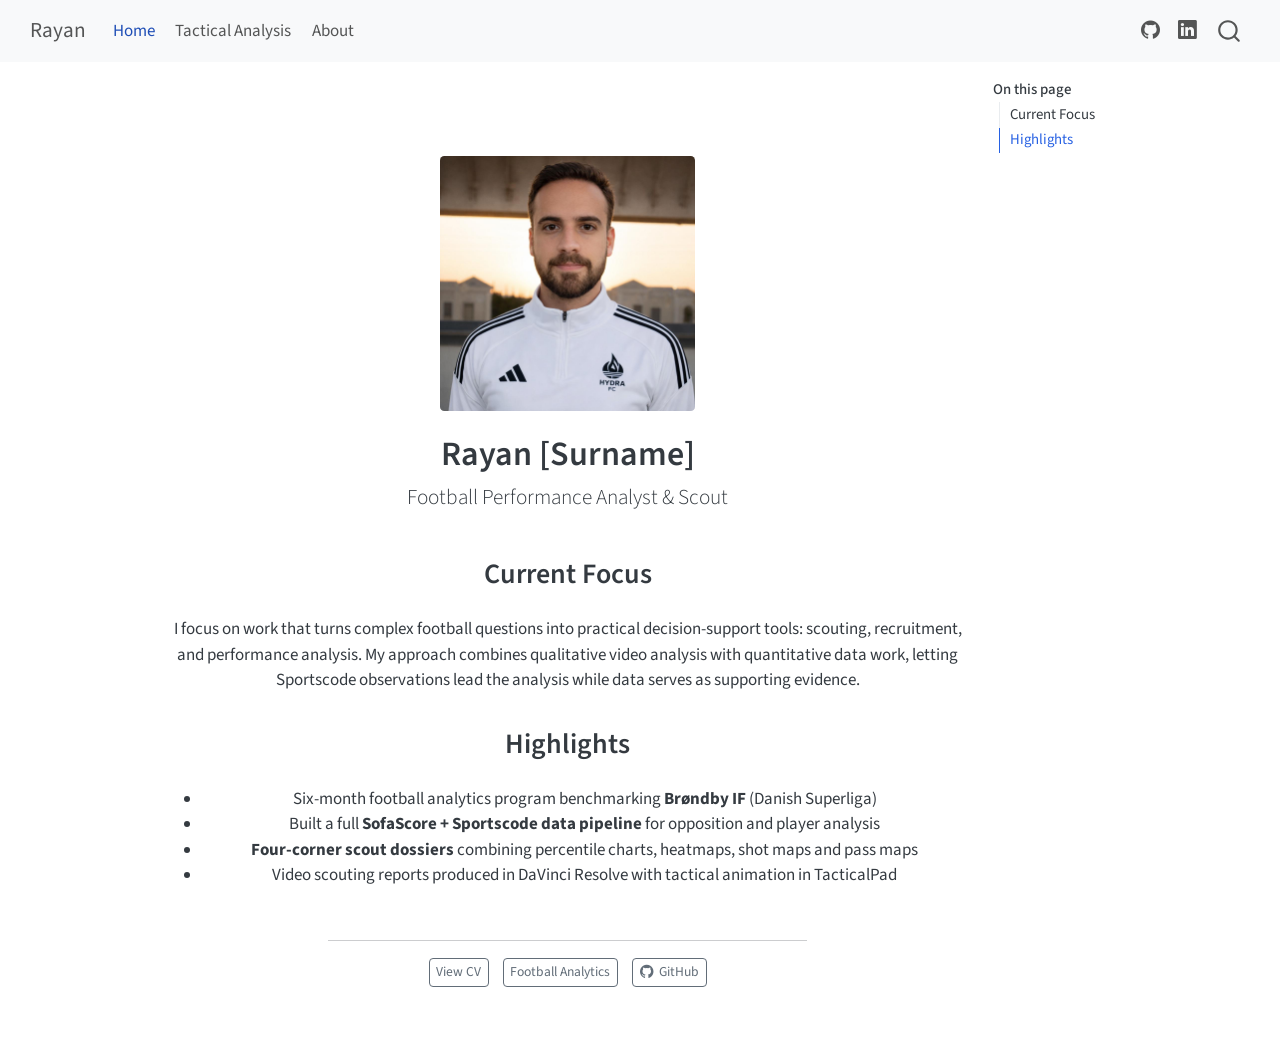
==== docs/index.html @ c1132881 "Initial commit: Quarto portfolio site with Barnsley opposition analysis Co-Authored-By: Claude Opus " ====
<!DOCTYPE html>
<html xmlns="http://www.w3.org/1999/xhtml" lang="en" xml:lang="en"><head>

<meta charset="utf-8">
<meta name="generator" content="quarto-1.9.38">

<meta name="viewport" content="width=device-width, initial-scale=1.0, user-scalable=yes">


<title>Rayan [Surname] – Rayan</title>
<style>
/* Default styles provided by pandoc.
** See https://pandoc.org/MANUAL.html#variables-for-html for config info.
*/
code{white-space: pre-wrap;}
span.smallcaps{font-variant: small-caps;}
div.columns{display: flex; gap: min(4vw, 1.5em);}
div.column{flex: auto; overflow-x: auto;}
div.hanging-indent{margin-left: 1.5em; text-indent: -1.5em;}
ul.task-list{list-style: none;}
ul.task-list li input[type="checkbox"] {
  width: 0.8em;
  margin: 0 0.8em 0.2em -1em; /* quarto-specific, see https://github.com/quarto-dev/quarto-cli/issues/4556 */ 
  vertical-align: middle;
}
</style>


<script src="site_libs/quarto-nav/quarto-nav.js"></script>
<script src="site_libs/quarto-nav/headroom.min.js"></script>
<script src="site_libs/clipboard/clipboard.min.js"></script>
<script src="site_libs/quarto-search/autocomplete.umd.js"></script>
<script src="site_libs/quarto-search/fuse.min.js"></script>
<script src="site_libs/quarto-search/quarto-search.js"></script>
<meta name="quarto:offset" content="./">
<script src="site_libs/quarto-html/quarto.js" type="module"></script>
<script src="site_libs/quarto-html/tabsets/tabsets.js" type="module"></script>
<script src="site_libs/quarto-html/popper.min.js"></script>
<script src="site_libs/quarto-html/tippy.umd.min.js"></script>
<link href="site_libs/quarto-html/tippy.css" rel="stylesheet">
<link href="site_libs/quarto-html/quarto-syntax-highlighting-15634bcf2e68342d4ad2dfa704d543f6.css" rel="stylesheet" id="quarto-text-highlighting-styles">
<script src="site_libs/bootstrap/bootstrap.min.js"></script>
<link href="site_libs/bootstrap/bootstrap-icons.css" rel="stylesheet">
<link href="site_libs/bootstrap/bootstrap-158031087360bce0ff56dc785ce39e06.min.css" rel="stylesheet" append-hash="true" id="quarto-bootstrap" data-mode="light">
<script id="quarto-search-options" type="application/json">{
  "location": "navbar",
  "copy-button": false,
  "collapse-after": 3,
  "panel-placement": "end",
  "type": "overlay",
  "limit": 50,
  "keyboard-shortcut": [
    "f",
    "/",
    "s"
  ],
  "show-item-context": false,
  "language": {
    "search-no-results-text": "No results",
    "search-matching-documents-text": "matching documents",
    "search-copy-link-title": "Copy link to search",
    "search-hide-matches-text": "Hide additional matches",
    "search-more-match-text": "more match in this document",
    "search-more-matches-text": "more matches in this document",
    "search-clear-button-title": "Clear",
    "search-text-placeholder": "",
    "search-detached-cancel-button-title": "Cancel",
    "search-submit-button-title": "Submit",
    "search-label": "Search"
  }
}</script>


<link rel="stylesheet" href="styles.css">
</head>

<body class="nav-fixed quarto-light">

<div id="quarto-search-results"></div>
  <header id="quarto-header" class="headroom fixed-top">
    <nav class="navbar navbar-expand-lg " data-bs-theme="dark">
      <div class="navbar-container container-fluid">
      <div class="navbar-brand-container mx-auto">
    <a class="navbar-brand" href="./index.html">
    <span class="navbar-title">Rayan</span>
    </a>
  </div>
            <div id="quarto-search" class="" title="Search"></div>
          <button class="navbar-toggler" type="button" data-bs-toggle="collapse" data-bs-target="#navbarCollapse" aria-controls="navbarCollapse" role="menu" aria-expanded="false" aria-label="Toggle navigation" onclick="if (window.quartoToggleHeadroom) { window.quartoToggleHeadroom(); }">
  <span class="navbar-toggler-icon"></span>
</button>
          <div class="collapse navbar-collapse" id="navbarCollapse">
            <ul class="navbar-nav navbar-nav-scroll me-auto">
  <li class="nav-item">
    <a class="nav-link active" href="./index.html" aria-current="page"> 
<span class="menu-text">Home</span></a>
  </li>  
  <li class="nav-item">
    <a class="nav-link" href="./tactical-analysis/index.html"> 
<span class="menu-text">Tactical Analysis</span></a>
  </li>  
  <li class="nav-item">
    <a class="nav-link" href="./about.html"> 
<span class="menu-text">About</span></a>
  </li>  
</ul>
            <ul class="navbar-nav navbar-nav-scroll ms-auto">
  <li class="nav-item compact">
    <a class="nav-link" href="https://github.com/HalfSpacePrince"> <i class="bi bi-github" role="img" aria-label="GitHub">
</i> 
<span class="menu-text"></span></a>
  </li>  
  <li class="nav-item compact">
    <a class="nav-link" href="https://www.linkedin.com/in/your-linkedin-handle"> <i class="bi bi-linkedin" role="img" aria-label="LinkedIn">
</i> 
<span class="menu-text"></span></a>
  </li>  
</ul>
          </div> <!-- /navcollapse -->
            <div class="quarto-navbar-tools">
</div>
      </div> <!-- /container-fluid -->
    </nav>
</header>
<!-- content -->
<div id="quarto-content" class="quarto-container page-columns page-rows-contents page-layout-article page-navbar">
<!-- sidebar -->
<!-- margin-sidebar -->
    <div id="quarto-margin-sidebar" class="sidebar margin-sidebar">
        <nav id="TOC" role="doc-toc" class="toc-active">
    <h2 id="toc-title">On this page</h2>
  <ul>
  <li><a href="#current-focus" id="toc-current-focus" class="nav-link active" data-scroll-target="#current-focus">Current Focus</a></li>
  <li><a href="#highlights" id="toc-highlights" class="nav-link" data-scroll-target="#highlights">Highlights</a></li>
  </ul>
</nav>
    </div>
<!-- main -->
<div class="quarto-about-jolla">
  <img src="profile.jpg" class="about-image
  rounded " style="width: 15em;">
 <header id="title-block-header" class="quarto-title-block default">
<div class="quarto-title">
<h1 class="title">Rayan [Surname]</h1>
<p class="subtitle lead">Football Performance Analyst &amp; Scout</p>
</div>
<div class="quarto-title-meta">
  </div>
</header><main class="content" id="quarto-document-content">

<section id="current-focus" class="level2">
<h2 data-anchor-id="current-focus">Current Focus</h2>
<p>I focus on work that turns complex football questions into practical decision-support tools: scouting, recruitment, and performance analysis. My approach combines qualitative video analysis with quantitative data work, letting Sportscode observations lead the analysis while data serves as supporting evidence.</p>
</section>
<section id="highlights" class="level2">
<h2 data-anchor-id="highlights">Highlights</h2>
<ul>
<li>Six-month football analytics program benchmarking <strong>Brøndby IF</strong> (Danish Superliga)</li>
<li>Built a full <strong>SofaScore + Sportscode data pipeline</strong> for opposition and player analysis</li>
<li><strong>Four-corner scout dossiers</strong> combining percentile charts, heatmaps, shot maps and pass maps</li>
<li>Video scouting reports produced in DaVinci Resolve with tactical animation in TacticalPad</li>
</ul>


</section>
</main> 
  <hr class="about-sep">
   <div class="about-links">
  <a href="/cv.pdf" class="about-link" rel="" target="">
     <span class="about-link-text">View CV</span>
  </a>
  <a href="/football-analytics.qmd" class="about-link" rel="" target="">
     <span class="about-link-text">Football Analytics</span>
  </a>
  <a href="https://github.com/HalfSpacePrince" class="about-link" rel="" target="">
    <i class="bi bi-github"></i>
     <span class="about-link-text">GitHub</span>
  </a>
</div>
</div>
 <!-- /main -->
<script id="quarto-html-after-body" type="application/javascript">
  window.document.addEventListener("DOMContentLoaded", function (event) {
    const isCodeAnnotation = (el) => {
      for (const clz of el.classList) {
        if (clz.startsWith('code-annotation-')) {                     
          return true;
        }
      }
      return false;
    }
    const onCopySuccess = function(e) {
      // button target
      const button = e.trigger;
      // don't keep focus
      button.blur();
      // flash "checked"
      button.classList.add('code-copy-button-checked');
      var currentTitle = button.getAttribute("title");
      button.setAttribute("title", "Copied!");
      let tooltip;
      if (window.bootstrap) {
        button.setAttribute("data-bs-toggle", "tooltip");
        button.setAttribute("data-bs-placement", "left");
        button.setAttribute("data-bs-title", "Copied!");
        tooltip = new bootstrap.Tooltip(button, 
          { trigger: "manual", 
            customClass: "code-copy-button-tooltip",
            offset: [0, -8]});
        tooltip.show();    
      }
      setTimeout(function() {
        if (tooltip) {
          tooltip.hide();
          button.removeAttribute("data-bs-title");
          button.removeAttribute("data-bs-toggle");
          button.removeAttribute("data-bs-placement");
        }
        button.setAttribute("title", currentTitle);
        button.classList.remove('code-copy-button-checked');
      }, 1000);
      // clear code selection
      e.clearSelection();
    }
    const getTextToCopy = function(trigger) {
      const outerScaffold = trigger.parentElement.cloneNode(true);
      const codeEl = outerScaffold.querySelector('code');
      for (const childEl of codeEl.children) {
        if (isCodeAnnotation(childEl)) {
          childEl.remove();
        }
      }
      return codeEl.innerText;
    }
    const clipboard = new window.ClipboardJS('.code-copy-button:not([data-in-quarto-modal])', {
      text: getTextToCopy
    });
    clipboard.on('success', onCopySuccess);
    if (window.document.getElementById('quarto-embedded-source-code-modal')) {
      const clipboardModal = new window.ClipboardJS('.code-copy-button[data-in-quarto-modal]', {
        text: getTextToCopy,
        container: window.document.getElementById('quarto-embedded-source-code-modal')
      });
      clipboardModal.on('success', onCopySuccess);
    }
      var localhostRegex = new RegExp(/^(?:http|https):\/\/localhost\:?[0-9]*\//);
      var mailtoRegex = new RegExp(/^mailto:/);
        var filterRegex = new RegExp('/' + window.location.host + '/');
      var isInternal = (href) => {
          return filterRegex.test(href) || localhostRegex.test(href) || mailtoRegex.test(href);
      }
      // Inspect non-navigation links and adorn them if external
     var links = window.document.querySelectorAll('a[href]:not(.nav-link):not(.navbar-brand):not(.toc-action):not(.sidebar-link):not(.sidebar-item-toggle):not(.pagination-link):not(.no-external):not([aria-hidden]):not(.dropdown-item):not(.quarto-navigation-tool):not(.about-link)');
      for (var i=0; i<links.length; i++) {
        const link = links[i];
        if (!isInternal(link.href)) {
          // undo the damage that might have been done by quarto-nav.js in the case of
          // links that we want to consider external
          if (link.dataset.originalHref !== undefined) {
            link.href = link.dataset.originalHref;
          }
        }
      }
    function tippyHover(el, contentFn, onTriggerFn, onUntriggerFn) {
      const config = {
        allowHTML: true,
        maxWidth: 500,
        delay: 100,
        arrow: false,
        appendTo: function(el) {
            return el.parentElement;
        },
        interactive: true,
        interactiveBorder: 10,
        theme: 'quarto',
        placement: 'bottom-start',
      };
      if (contentFn) {
        config.content = contentFn;
      }
      if (onTriggerFn) {
        config.onTrigger = onTriggerFn;
      }
      if (onUntriggerFn) {
        config.onUntrigger = onUntriggerFn;
      }
      window.tippy(el, config); 
    }
    const noterefs = window.document.querySelectorAll('a[role="doc-noteref"]');
    for (var i=0; i<noterefs.length; i++) {
      const ref = noterefs[i];
      tippyHover(ref, function() {
        // use id or data attribute instead here
        let href = ref.getAttribute('data-footnote-href') || ref.getAttribute('href');
        try { href = new URL(href).hash; } catch {}
        const id = href.replace(/^#\/?/, "");
        const note = window.document.getElementById(id);
        if (note) {
          return note.innerHTML;
        } else {
          return "";
        }
      });
    }
    const xrefs = window.document.querySelectorAll('a.quarto-xref');
    const processXRef = (id, note) => {
      // Strip column container classes
      const stripColumnClz = (el) => {
        el.classList.remove("page-full", "page-columns");
        if (el.children) {
          for (const child of el.children) {
            stripColumnClz(child);
          }
        }
      }
      stripColumnClz(note)
      if (id === null || id.startsWith('sec-')) {
        // Special case sections, only their first couple elements
        const container = document.createElement("div");
        if (note.children && note.children.length > 2) {
          container.appendChild(note.children[0].cloneNode(true));
          for (let i = 1; i < note.children.length; i++) {
            const child = note.children[i];
            if (child.tagName === "P" && child.innerText === "") {
              continue;
            } else {
              container.appendChild(child.cloneNode(true));
              break;
            }
          }
          if (window.Quarto?.typesetMath) {
            window.Quarto.typesetMath(container);
          }
          return container.innerHTML
        } else {
          if (window.Quarto?.typesetMath) {
            window.Quarto.typesetMath(note);
          }
          return note.innerHTML;
        }
      } else {
        // Remove any anchor links if they are present
        const anchorLink = note.querySelector('a.anchorjs-link');
        if (anchorLink) {
          anchorLink.remove();
        }
        if (window.Quarto?.typesetMath) {
          window.Quarto.typesetMath(note);
        }
        if (note.classList.contains("callout")) {
          return note.outerHTML;
        } else {
          return note.innerHTML;
        }
      }
    }
    for (var i=0; i<xrefs.length; i++) {
      const xref = xrefs[i];
      tippyHover(xref, undefined, function(instance) {
        instance.disable();
        let url = xref.getAttribute('href');
        let hash = undefined; 
        if (url.startsWith('#')) {
          hash = url;
        } else {
          try { hash = new URL(url).hash; } catch {}
        }
        if (hash) {
          const id = hash.replace(/^#\/?/, "");
          const note = window.document.getElementById(id);
          if (note !== null) {
            try {
              const html = processXRef(id, note.cloneNode(true));
              instance.setContent(html);
            } finally {
              instance.enable();
              instance.show();
            }
          } else {
            // See if we can fetch this
            fetch(url.split('#')[0])
            .then(res => res.text())
            .then(html => {
              const parser = new DOMParser();
              const htmlDoc = parser.parseFromString(html, "text/html");
              const note = htmlDoc.getElementById(id);
              if (note !== null) {
                const html = processXRef(id, note);
                instance.setContent(html);
              } 
            }).finally(() => {
              instance.enable();
              instance.show();
            });
          }
        } else {
          // See if we can fetch a full url (with no hash to target)
          // This is a special case and we should probably do some content thinning / targeting
          fetch(url)
          .then(res => res.text())
          .then(html => {
            const parser = new DOMParser();
            const htmlDoc = parser.parseFromString(html, "text/html");
            const note = htmlDoc.querySelector('main.content');
            if (note !== null) {
              // This should only happen for chapter cross references
              // (since there is no id in the URL)
              // remove the first header
              if (note.children.length > 0 && note.children[0].tagName === "HEADER") {
                note.children[0].remove();
              }
              const html = processXRef(null, note);
              instance.setContent(html);
            } 
          }).finally(() => {
            instance.enable();
            instance.show();
          });
        }
      }, function(instance) {
      });
    }
        let selectedAnnoteEl;
        const selectorForAnnotation = ( cell, annotation) => {
          let cellAttr = 'data-code-cell="' + cell + '"';
          let lineAttr = 'data-code-annotation="' +  annotation + '"';
          const selector = 'span[' + cellAttr + '][' + lineAttr + ']';
          return selector;
        }
        const selectCodeLines = (annoteEl) => {
          const doc = window.document;
          const targetCell = annoteEl.getAttribute("data-target-cell");
          const targetAnnotation = annoteEl.getAttribute("data-target-annotation");
          const annoteSpan = window.document.querySelector(selectorForAnnotation(targetCell, targetAnnotation));
          const lines = annoteSpan.getAttribute("data-code-lines").split(",");
          const lineIds = lines.map((line) => {
            return targetCell + "-" + line;
          })
          let top = null;
          let height = null;
          let parent = null;
          if (lineIds.length > 0) {
              //compute the position of the single el (top and bottom and make a div)
              const el = window.document.getElementById(lineIds[0]);
              top = el.offsetTop;
              height = el.offsetHeight;
              parent = el.parentElement.parentElement;
            if (lineIds.length > 1) {
              const lastEl = window.document.getElementById(lineIds[lineIds.length - 1]);
              const bottom = lastEl.offsetTop + lastEl.offsetHeight;
              height = bottom - top;
            }
            if (top !== null && height !== null && parent !== null) {
              // cook up a div (if necessary) and position it 
              let div = window.document.getElementById("code-annotation-line-highlight");
              if (div === null) {
                div = window.document.createElement("div");
                div.setAttribute("id", "code-annotation-line-highlight");
                div.style.position = 'absolute';
                parent.appendChild(div);
              }
              div.style.top = top - 2 + "px";
              div.style.height = height + 4 + "px";
              div.style.left = 0;
              let gutterDiv = window.document.getElementById("code-annotation-line-highlight-gutter");
              if (gutterDiv === null) {
                gutterDiv = window.document.createElement("div");
                gutterDiv.setAttribute("id", "code-annotation-line-highlight-gutter");
                gutterDiv.style.position = 'absolute';
                const codeCell = window.document.getElementById(targetCell);
                const gutter = codeCell.querySelector('.code-annotation-gutter');
                gutter.appendChild(gutterDiv);
              }
              gutterDiv.style.top = top - 2 + "px";
              gutterDiv.style.height = height + 4 + "px";
            }
            selectedAnnoteEl = annoteEl;
          }
        };
        const unselectCodeLines = () => {
          const elementsIds = ["code-annotation-line-highlight", "code-annotation-line-highlight-gutter"];
          elementsIds.forEach((elId) => {
            const div = window.document.getElementById(elId);
            if (div) {
              div.remove();
            }
          });
          selectedAnnoteEl = undefined;
        };
          // Handle positioning of the toggle
      window.addEventListener(
        "resize",
        throttle(() => {
          elRect = undefined;
          if (selectedAnnoteEl) {
            selectCodeLines(selectedAnnoteEl);
          }
        }, 10)
      );
      function throttle(fn, ms) {
      let throttle = false;
      let timer;
        return (...args) => {
          if(!throttle) { // first call gets through
              fn.apply(this, args);
              throttle = true;
          } else { // all the others get throttled
              if(timer) clearTimeout(timer); // cancel #2
              timer = setTimeout(() => {
                fn.apply(this, args);
                timer = throttle = false;
              }, ms);
          }
        };
      }
        // Attach click handler to the DT
        const annoteDls = window.document.querySelectorAll('dt[data-target-cell]');
        for (const annoteDlNode of annoteDls) {
          annoteDlNode.addEventListener('click', (event) => {
            const clickedEl = event.target;
            if (clickedEl !== selectedAnnoteEl) {
              unselectCodeLines();
              const activeEl = window.document.querySelector('dt[data-target-cell].code-annotation-active');
              if (activeEl) {
                activeEl.classList.remove('code-annotation-active');
              }
              selectCodeLines(clickedEl);
              clickedEl.classList.add('code-annotation-active');
            } else {
              // Unselect the line
              unselectCodeLines();
              clickedEl.classList.remove('code-annotation-active');
            }
          });
        }
    const findCites = (el) => {
      const parentEl = el.parentElement;
      if (parentEl) {
        const cites = parentEl.dataset.cites;
        if (cites) {
          return {
            el,
            cites: cites.split(' ')
          };
        } else {
          return findCites(el.parentElement)
        }
      } else {
        return undefined;
      }
    };
    var bibliorefs = window.document.querySelectorAll('a[role="doc-biblioref"]');
    for (var i=0; i<bibliorefs.length; i++) {
      const ref = bibliorefs[i];
      const citeInfo = findCites(ref);
      if (citeInfo) {
        tippyHover(citeInfo.el, function() {
          var popup = window.document.createElement('div');
          citeInfo.cites.forEach(function(cite) {
            var citeDiv = window.document.createElement('div');
            citeDiv.classList.add('hanging-indent');
            citeDiv.classList.add('csl-entry');
            var biblioDiv = window.document.getElementById('ref-' + cite);
            if (biblioDiv) {
              citeDiv.innerHTML = biblioDiv.innerHTML;
            }
            popup.appendChild(citeDiv);
          });
          return popup.innerHTML;
        });
      }
    }
  });
  </script>
</div> <!-- /content -->




</body></html>
---- docs/site_libs/quarto-html/tippy.css ----
.tippy-box[data-animation=fade][data-state=hidden]{opacity:0}[data-tippy-root]{max-width:calc(100vw - 10px)}.tippy-box{position:relative;background-color:#333;color:#fff;border-radius:4px;font-size:14px;line-height:1.4;white-space:normal;outline:0;transition-property:transform,visibility,opacity}.tippy-box[data-placement^=top]>.tippy-arrow{bottom:0}.tippy-box[data-placement^=top]>.tippy-arrow:before{bottom:-7px;left:0;border-width:8px 8px 0;border-top-color:initial;transform-origin:center top}.tippy-box[data-placement^=bottom]>.tippy-arrow{top:0}.tippy-box[data-placement^=bottom]>.tippy-arrow:before{top:-7px;left:0;border-width:0 8px 8px;border-bottom-color:initial;transform-origin:center bottom}.tippy-box[data-placement^=left]>.tippy-arrow{right:0}.tippy-box[data-placement^=left]>.tippy-arrow:before{border-width:8px 0 8px 8px;border-left-color:initial;right:-7px;transform-origin:center left}.tippy-box[data-placement^=right]>.tippy-arrow{left:0}.tippy-box[data-placement^=right]>.tippy-arrow:before{left:-7px;border-width:8px 8px 8px 0;border-right-color:initial;transform-origin:center right}.tippy-box[data-inertia][data-state=visible]{transition-timing-function:cubic-bezier(.54,1.5,.38,1.11)}.tippy-arrow{width:16px;height:16px;color:#333}.tippy-arrow:before{content:"";position:absolute;border-color:transparent;border-style:solid}.tippy-content{position:relative;padding:5px 9px;z-index:1}
---- docs/site_libs/quarto-html/quarto-syntax-highlighting-15634bcf2e68342d4ad2dfa704d543f6.css ----
/* quarto syntax highlight colors */
:root {
  --quarto-hl-ot-color: #003B4F;
  --quarto-hl-at-color: #657422;
  --quarto-hl-ss-color: #20794D;
  --quarto-hl-an-color: #5E5E5E;
  --quarto-hl-fu-color: #4758AB;
  --quarto-hl-st-color: #20794D;
  --quarto-hl-cf-color: #003B4F;
  --quarto-hl-op-color: #5E5E5E;
  --quarto-hl-er-color: #AD0000;
  --quarto-hl-bn-color: #AD0000;
  --quarto-hl-al-color: #AD0000;
  --quarto-hl-va-color: #111111;
  --quarto-hl-bu-color: inherit;
  --quarto-hl-ex-color: inherit;
  --quarto-hl-pp-color: #AD0000;
  --quarto-hl-in-color: #5E5E5E;
  --quarto-hl-vs-color: #20794D;
  --quarto-hl-wa-color: #5E5E5E;
  --quarto-hl-do-color: #5E5E5E;
  --quarto-hl-im-color: #00769E;
  --quarto-hl-ch-color: #20794D;
  --quarto-hl-dt-color: #AD0000;
  --quarto-hl-fl-color: #AD0000;
  --quarto-hl-co-color: #5E5E5E;
  --quarto-hl-cv-color: #5E5E5E;
  --quarto-hl-cn-color: #8f5902;
  --quarto-hl-sc-color: #5E5E5E;
  --quarto-hl-dv-color: #AD0000;
  --quarto-hl-kw-color: #003B4F;
}

/* other quarto variables */
:root {
  --quarto-font-monospace: SFMono-Regular, Menlo, Monaco, Consolas, "Liberation Mono", "Courier New", monospace;
}

/* syntax highlight based on Pandoc's rules */
pre > code.sourceCode > span {
  color: #003B4F;
}

code.sourceCode > span {
  color: #003B4F;
}

div.sourceCode,
div.sourceCode pre.sourceCode {
  color: #003B4F;
}

/* Normal */
code span {
  color: #003B4F;
}

/* Alert */
code span.al {
  color: #AD0000;
  font-style: inherit;
}

/* Annotation */
code span.an {
  color: #5E5E5E;
  font-style: inherit;
}

/* Attribute */
code span.at {
  color: #657422;
  font-style: inherit;
}

/* BaseN */
code span.bn {
  color: #AD0000;
  font-style: inherit;
}

/* BuiltIn */
code span.bu {
  font-style: inherit;
}

/* ControlFlow */
code span.cf {
  color: #003B4F;
  font-weight: bold;
  font-style: inherit;
}

/* Char */
code span.ch {
  color: #20794D;
  font-style: inherit;
}

/* Constant */
code span.cn {
  color: #8f5902;
  font-style: inherit;
}

/* Comment */
code span.co {
  color: #5E5E5E;
  font-style: inherit;
}

/* CommentVar */
code span.cv {
  color: #5E5E5E;
  font-style: italic;
}

/* Documentation */
code span.do {
  color: #5E5E5E;
  font-style: italic;
}

/* DataType */
code span.dt {
  color: #AD0000;
  font-style: inherit;
}

/* DecVal */
code span.dv {
  color: #AD0000;
  font-style: inherit;
}

/* Error */
code span.er {
  color: #AD0000;
  font-style: inherit;
}

/* Extension */
code span.ex {
  font-style: inherit;
}

/* Float */
code span.fl {
  color: #AD0000;
  font-style: inherit;
}

/* Function */
code span.fu {
  color: #4758AB;
  font-style: inherit;
}

/* Import */
code span.im {
  color: #00769E;
  font-style: inherit;
}

/* Information */
code span.in {
  color: #5E5E5E;
  font-style: inherit;
}

/* Keyword */
code span.kw {
  color: #003B4F;
  font-weight: bold;
  font-style: inherit;
}

/* Operator */
code span.op {
  color: #5E5E5E;
  font-style: inherit;
}

/* Other */
code span.ot {
  color: #003B4F;
  font-style: inherit;
}

/* Preprocessor */
code span.pp {
  color: #AD0000;
  font-style: inherit;
}

/* SpecialChar */
code span.sc {
  color: #5E5E5E;
  font-style: inherit;
}

/* SpecialString */
code span.ss {
  color: #20794D;
  font-style: inherit;
}

/* String */
code span.st {
  color: #20794D;
  font-style: inherit;
}

/* Variable */
code span.va {
  color: #111111;
  font-style: inherit;
}

/* VerbatimString */
code span.vs {
  color: #20794D;
  font-style: inherit;
}

/* Warning */
code span.wa {
  color: #5E5E5E;
  font-style: italic;
}

.prevent-inlining {
  content: "</";
}

/*# sourceMappingURL=f23921c56f73e400b49028c9186a1aa0.css.map */
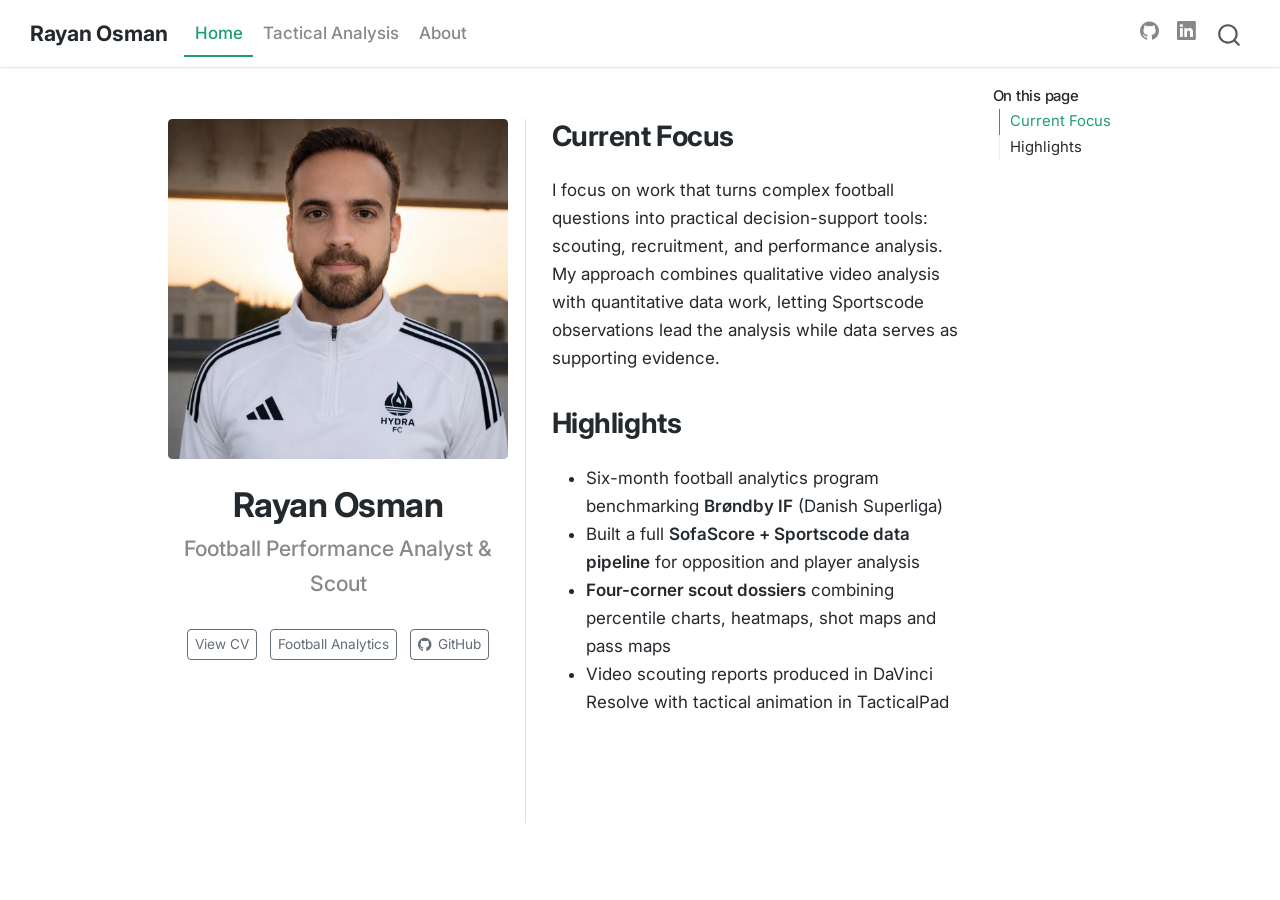
==== commit c7855b94: "Add styling, trestles homepage layout, and grid listing" ====
--- a/docs/index.html
+++ b/docs/index.html
@@ -7,7 +7,7 @@
 <meta name="viewport" content="width=device-width, initial-scale=1.0, user-scalable=yes">
 
 
-<title>Rayan [Surname] – Rayan</title>
+<title>Rayan Osman</title>
 <style>
 /* Default styles provided by pandoc.
 ** See https://pandoc.org/MANUAL.html#variables-for-html for config info.
@@ -82,7 +82,7 @@
       <div class="navbar-container container-fluid">
       <div class="navbar-brand-container mx-auto">
     <a class="navbar-brand" href="./index.html">
-    <span class="navbar-title">Rayan</span>
+    <span class="navbar-title">Rayan Osman</span>
     </a>
   </div>
             <div id="quarto-search" class="" title="Search"></div>
@@ -136,17 +136,32 @@
 </nav>
     </div>
 <!-- main -->
-<div class="quarto-about-jolla">
-  <img src="profile.jpg" class="about-image
-  rounded " style="width: 15em;">
- <header id="title-block-header" class="quarto-title-block default">
+<div class="quarto-about-trestles">
+  <div class="about-entity">
+    <img src="profile.jpg" class="about-image
+  rounded " style="width: 20em;">
+<header id="title-block-header" class="quarto-title-block default">
 <div class="quarto-title">
-<h1 class="title">Rayan [Surname]</h1>
+<h1 class="title">Rayan Osman</h1>
 <p class="subtitle lead">Football Performance Analyst &amp; Scout</p>
 </div>
 <div class="quarto-title-meta">
   </div>
-</header><main class="content" id="quarto-document-content">
+</header>
+    <div class="about-links">
+  <a href="/cv.pdf" class="about-link" rel="" target="">
+     <span class="about-link-text">View CV</span>
+  </a>
+  <a href="/tactical-analysis/index.html" class="about-link" rel="" target="">
+     <span class="about-link-text">Football Analytics</span>
+  </a>
+  <a href="https://github.com/HalfSpacePrince" class="about-link" rel="" target="">
+    <i class="bi bi-github"></i>
+     <span class="about-link-text">GitHub</span>
+  </a>
+</div>
+  </div>
+  <div class="about-contents"><main class="content" id="quarto-document-content">
 
 <section id="current-focus" class="level2">
 <h2 data-anchor-id="current-focus">Current Focus</h2>
@@ -163,20 +178,7 @@
 
 
 </section>
-</main> 
-  <hr class="about-sep">
-   <div class="about-links">
-  <a href="/cv.pdf" class="about-link" rel="" target="">
-     <span class="about-link-text">View CV</span>
-  </a>
-  <a href="/football-analytics.qmd" class="about-link" rel="" target="">
-     <span class="about-link-text">Football Analytics</span>
-  </a>
-  <a href="https://github.com/HalfSpacePrince" class="about-link" rel="" target="">
-    <i class="bi bi-github"></i>
-     <span class="about-link-text">GitHub</span>
-  </a>
-</div>
+</main></div>
 </div>
  <!-- /main -->
 <script id="quarto-html-after-body" type="application/javascript">
--- a/docs/styles.css
+++ b/docs/styles.css
@@ -0,0 +1,213 @@
+/* ==========================================================================
+   Rayan Osman — Football Analytics Portfolio
+   Palette:  green #1D9E75 (accent) · grey #888888 (neutral) · red #E24B4A (alert)
+   Fonts:    Inter (body) · JetBrains Mono (mono)
+   ========================================================================== */
+
+@import url('https://fonts.googleapis.com/css2?family=Inter:wght@400;500;600;700&family=JetBrains+Mono:wght@400;500&display=swap');
+
+:root {
+  --rp-green:      #1D9E75;
+  --rp-green-dark: #17805e;   /* darker green for hover / active states */
+  --rp-grey:       #888888;
+  --rp-grey-light: #e6e6e6;
+  --rp-red:        #E24B4A;
+  --rp-ink:        #24292e;    /* near-black body text, softer than pure #000 */
+
+  /* Map Bootstrap/Quarto theme variables onto the palette */
+  --bs-primary:      var(--rp-green);
+  --bs-primary-rgb:  29, 158, 117;
+  --bs-link-color:              var(--rp-green);
+  --bs-link-hover-color:        var(--rp-green-dark);
+  --bs-secondary:    var(--rp-grey);
+  --bs-body-font-family: 'Inter', system-ui, -apple-system, "Segoe UI", Roboto, sans-serif;
+  --bs-font-monospace:   'JetBrains Mono', ui-monospace, SFMono-Regular, Menlo, monospace;
+}
+
+/* ---- Base typography --------------------------------------------------- */
+
+body {
+  font-family: var(--bs-body-font-family);
+  color: var(--rp-ink);
+  font-size: 1rem;
+  line-height: 1.65;
+  -webkit-font-smoothing: antialiased;
+}
+
+code, pre, kbd, .sourceCode {
+  font-family: var(--bs-font-monospace);
+}
+
+/* Headings — tight, confident, restrained */
+h1, h2, h3, h4, h5, h6,
+.quarto-title h1.title {
+  font-family: var(--bs-body-font-family);
+  font-weight: 700;
+  letter-spacing: -0.015em;
+  color: var(--rp-ink);
+  line-height: 1.25;
+}
+
+/* Subtle grey accent rule under section headings */
+h2 {
+  padding-bottom: 0.3rem;
+  border-bottom: 2px solid var(--rp-grey-light);
+}
+
+.quarto-title .subtitle {
+  color: var(--rp-grey);
+  font-weight: 500;
+}
+
+/* ---- Links ------------------------------------------------------------- */
+
+a {
+  color: var(--rp-green);
+  text-decoration: none;
+  transition: color 0.15s ease, border-color 0.15s ease;
+}
+
+a:hover,
+a:focus {
+  color: var(--rp-green-dark);
+  text-decoration: underline;
+  text-underline-offset: 2px;
+}
+
+/* ---- Navbar ------------------------------------------------------------ */
+
+.navbar {
+  background-color: #ffffff !important;
+  border-bottom: 1px solid var(--rp-grey-light);
+  box-shadow: 0 1px 3px rgba(0, 0, 0, 0.04);
+}
+
+.navbar .navbar-brand {
+  font-weight: 700;
+  letter-spacing: -0.01em;
+  color: var(--rp-ink) !important;
+}
+
+.navbar .navbar-nav .nav-link {
+  color: var(--rp-grey) !important;
+  font-weight: 500;
+  border-bottom: 2px solid transparent;
+  transition: color 0.15s ease, border-color 0.15s ease;
+}
+
+.navbar .navbar-nav .nav-link:hover,
+.navbar .navbar-nav .nav-link:focus {
+  color: var(--rp-ink) !important;
+}
+
+.navbar .navbar-nav .nav-link.active {
+  color: var(--rp-green) !important;
+  border-bottom-color: var(--rp-green);
+}
+
+/* Search + icon links */
+.navbar .aa-DetachedSearchButtonIcon,
+.navbar .bi {
+  color: var(--rp-grey);
+}
+.navbar a:hover .bi {
+  color: var(--rp-green);
+}
+
+/* ---- Buttons (index "about" links render as buttons) ------------------- */
+
+.btn-primary,
+.about-links .btn {
+  --bs-btn-bg: var(--rp-green);
+  --bs-btn-border-color: var(--rp-green);
+  --bs-btn-hover-bg: var(--rp-green-dark);
+  --bs-btn-hover-border-color: var(--rp-green-dark);
+  --bs-btn-active-bg: var(--rp-green-dark);
+  --bs-btn-active-border-color: var(--rp-green-dark);
+  font-weight: 500;
+}
+
+/* ---- Listing cards (section pages e.g. Tactical Analysis) -------------- */
+
+.quarto-listing .card,
+.quarto-post {
+  border: 1px solid var(--rp-grey-light);
+  border-radius: 8px;
+  transition: box-shadow 0.18s ease, transform 0.18s ease, border-color 0.18s ease;
+}
+
+.quarto-listing .card:hover,
+.quarto-post:hover {
+  border-color: var(--rp-green);
+  box-shadow: 0 6px 20px rgba(29, 158, 117, 0.12);
+  transform: translateY(-2px);
+}
+
+.quarto-listing .card .card-title,
+.quarto-post .listing-title {
+  font-weight: 600;
+  color: var(--rp-ink);
+}
+
+.quarto-listing .card:hover .card-title,
+.quarto-post:hover .listing-title {
+  color: var(--rp-green);
+}
+
+.listing-description {
+  color: var(--rp-grey);
+}
+
+/* Category tags / dates */
+.listing-category,
+.quarto-category {
+  background-color: rgba(29, 158, 117, 0.08);
+  color: var(--rp-green-dark);
+  border: 1px solid rgba(29, 158, 117, 0.25);
+  border-radius: 999px;
+  font-size: 0.75rem;
+  font-weight: 500;
+  padding: 0.1rem 0.6rem;
+  transition: background-color 0.15s ease, color 0.15s ease;
+}
+
+.listing-category:hover {
+  background-color: var(--rp-green);
+  color: #ffffff;
+}
+
+.listing-date {
+  color: var(--rp-grey);
+  font-family: var(--bs-font-monospace);
+  font-size: 0.85rem;
+}
+
+/* ---- Accents: blockquotes, inline code, selection ---------------------- */
+
+blockquote {
+  border-left: 3px solid var(--rp-green);
+  color: var(--rp-grey);
+}
+
+:not(pre) > code {
+  color: var(--rp-red);
+  background-color: rgba(226, 75, 74, 0.07);
+  padding: 0.1em 0.35em;
+  border-radius: 4px;
+}
+
+strong {
+  color: var(--rp-ink);
+  font-weight: 600;
+}
+
+::selection {
+  background-color: rgba(29, 158, 117, 0.22);
+}
+
+/* Table of contents active link */
+#TOC a.active,
+.sidebar nav a.active {
+  color: var(--rp-green) !important;
+  border-left-color: var(--rp-green) !important;
+}
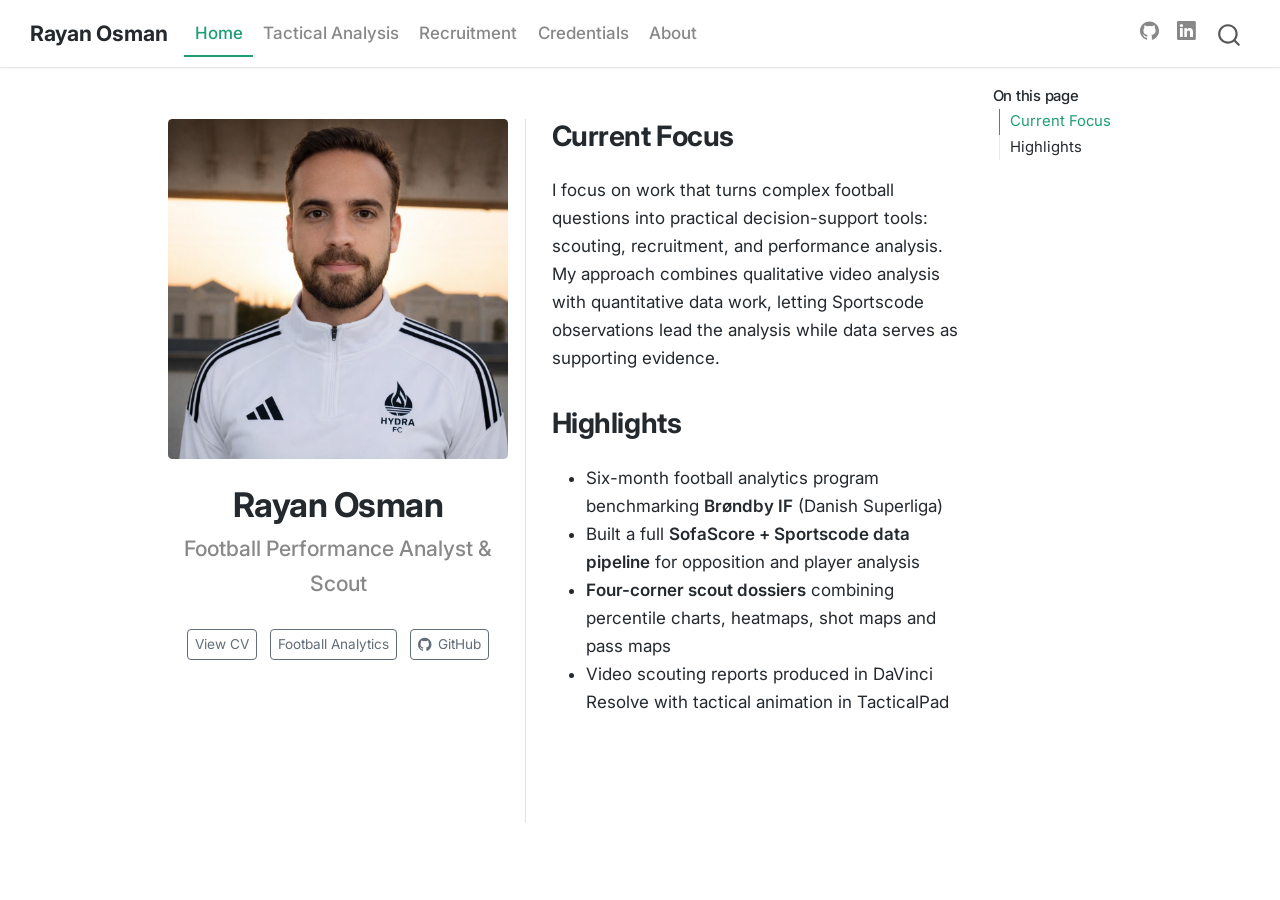
==== commit 80013f32: "Add Recruitment section and Credentials page" ====
--- a/docs/index.html
+++ b/docs/index.html
@@ -98,6 +98,14 @@
   <li class="nav-item">
     <a class="nav-link" href="./tactical-analysis/index.html"> 
 <span class="menu-text">Tactical Analysis</span></a>
+  </li>  
+  <li class="nav-item">
+    <a class="nav-link" href="./recruitment/index.html"> 
+<span class="menu-text">Recruitment</span></a>
+  </li>  
+  <li class="nav-item">
+    <a class="nav-link" href="./credentials.html"> 
+<span class="menu-text">Credentials</span></a>
   </li>  
   <li class="nav-item">
     <a class="nav-link" href="./about.html"> 
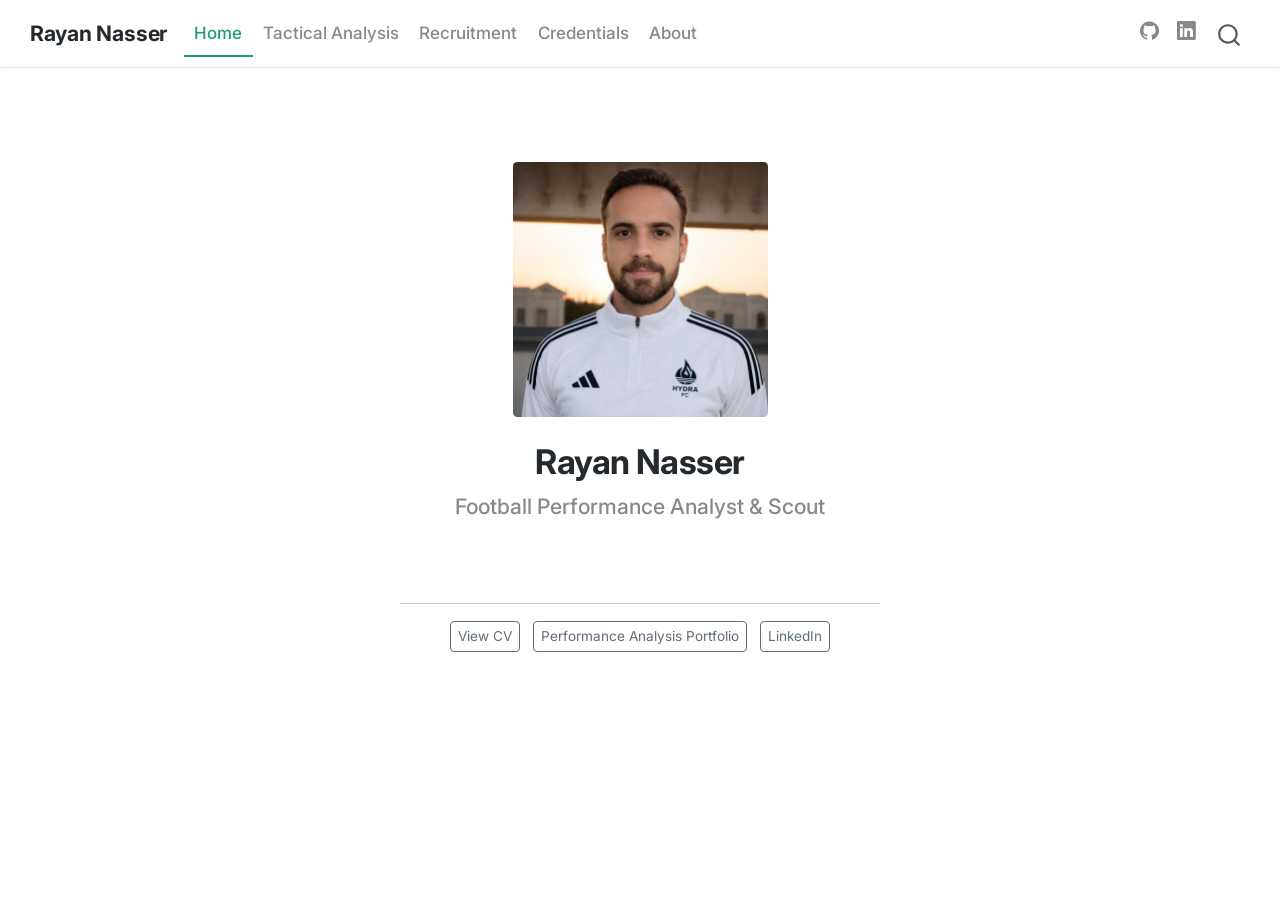
==== commit 62a9669d: "Restructure homepage, move background to About, update name" ====
--- a/docs/index.html
+++ b/docs/index.html
@@ -7,7 +7,7 @@
 <meta name="viewport" content="width=device-width, initial-scale=1.0, user-scalable=yes">
 
 
-<title>Rayan Osman</title>
+<title>Rayan Nasser</title>
 <style>
 /* Default styles provided by pandoc.
 ** See https://pandoc.org/MANUAL.html#variables-for-html for config info.
@@ -74,7 +74,7 @@
 <link rel="stylesheet" href="styles.css">
 </head>
 
-<body class="nav-fixed quarto-light">
+<body class="nav-fixed fullcontent quarto-light">
 
 <div id="quarto-search-results"></div>
   <header id="quarto-header" class="headroom fixed-top">
@@ -82,7 +82,7 @@
       <div class="navbar-container container-fluid">
       <div class="navbar-brand-container mx-auto">
     <a class="navbar-brand" href="./index.html">
-    <span class="navbar-title">Rayan Osman</span>
+    <span class="navbar-title">Rayan Nasser</span>
     </a>
   </div>
             <div id="quarto-search" class="" title="Search"></div>
@@ -119,7 +119,7 @@
 <span class="menu-text"></span></a>
   </li>  
   <li class="nav-item compact">
-    <a class="nav-link" href="https://www.linkedin.com/in/your-linkedin-handle"> <i class="bi bi-linkedin" role="img" aria-label="LinkedIn">
+    <a class="nav-link" href="https://www.linkedin.com/in/rayan-nasser/"> <i class="bi bi-linkedin" role="img" aria-label="LinkedIn">
 </i> 
 <span class="menu-text"></span></a>
   </li>  
@@ -134,59 +134,34 @@
 <div id="quarto-content" class="quarto-container page-columns page-rows-contents page-layout-article page-navbar">
 <!-- sidebar -->
 <!-- margin-sidebar -->
-    <div id="quarto-margin-sidebar" class="sidebar margin-sidebar">
-        <nav id="TOC" role="doc-toc" class="toc-active">
-    <h2 id="toc-title">On this page</h2>
-  <ul>
-  <li><a href="#current-focus" id="toc-current-focus" class="nav-link active" data-scroll-target="#current-focus">Current Focus</a></li>
-  <li><a href="#highlights" id="toc-highlights" class="nav-link" data-scroll-target="#highlights">Highlights</a></li>
-  </ul>
-</nav>
-    </div>
+    
 <!-- main -->
-<div class="quarto-about-trestles">
-  <div class="about-entity">
-    <img src="profile.jpg" class="about-image
-  rounded " style="width: 20em;">
-<header id="title-block-header" class="quarto-title-block default">
+<div class="quarto-about-jolla">
+  <img src="profile.jpg" class="about-image
+  rounded " style="width: 15em;">
+ <header id="title-block-header" class="quarto-title-block default">
 <div class="quarto-title">
-<h1 class="title">Rayan Osman</h1>
+<h1 class="title">Rayan Nasser</h1>
 <p class="subtitle lead">Football Performance Analyst &amp; Scout</p>
 </div>
 <div class="quarto-title-meta">
   </div>
-</header>
-    <div class="about-links">
+</header><main class="content" id="quarto-document-content">
+
+
+</main> 
+  <hr class="about-sep">
+   <div class="about-links">
   <a href="/cv.pdf" class="about-link" rel="" target="">
      <span class="about-link-text">View CV</span>
   </a>
   <a href="/tactical-analysis/index.html" class="about-link" rel="" target="">
-     <span class="about-link-text">Football Analytics</span>
+     <span class="about-link-text">Performance Analysis Portfolio</span>
   </a>
-  <a href="https://github.com/HalfSpacePrince" class="about-link" rel="" target="">
-    <i class="bi bi-github"></i>
-     <span class="about-link-text">GitHub</span>
+  <a href="https://www.linkedin.com/in/rayan-nasser/" class="about-link" rel="" target="">
+     <span class="about-link-text">LinkedIn</span>
   </a>
 </div>
-  </div>
-  <div class="about-contents"><main class="content" id="quarto-document-content">
-
-<section id="current-focus" class="level2">
-<h2 data-anchor-id="current-focus">Current Focus</h2>
-<p>I focus on work that turns complex football questions into practical decision-support tools: scouting, recruitment, and performance analysis. My approach combines qualitative video analysis with quantitative data work, letting Sportscode observations lead the analysis while data serves as supporting evidence.</p>
-</section>
-<section id="highlights" class="level2">
-<h2 data-anchor-id="highlights">Highlights</h2>
-<ul>
-<li>Six-month football analytics program benchmarking <strong>Brøndby IF</strong> (Danish Superliga)</li>
-<li>Built a full <strong>SofaScore + Sportscode data pipeline</strong> for opposition and player analysis</li>
-<li><strong>Four-corner scout dossiers</strong> combining percentile charts, heatmaps, shot maps and pass maps</li>
-<li>Video scouting reports produced in DaVinci Resolve with tactical animation in TacticalPad</li>
-</ul>
-
-
-</section>
-</main></div>
 </div>
  <!-- /main -->
 <script id="quarto-html-after-body" type="application/javascript">
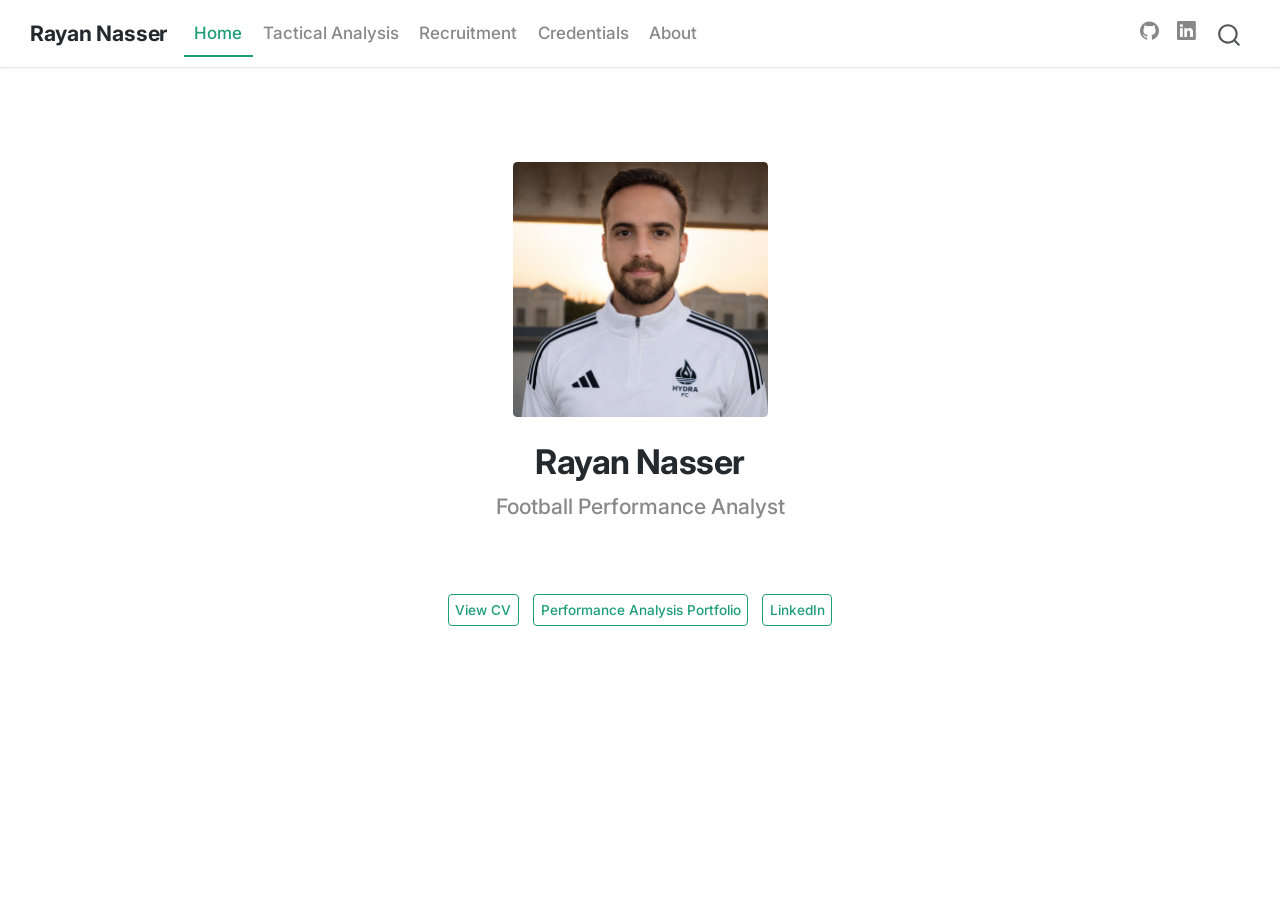
==== commit e4c2700f: "Fix button hover contrast and tighten homepage spacing" ====
--- a/docs/index.html
+++ b/docs/index.html
@@ -142,7 +142,7 @@
  <header id="title-block-header" class="quarto-title-block default">
 <div class="quarto-title">
 <h1 class="title">Rayan Nasser</h1>
-<p class="subtitle lead">Football Performance Analyst &amp; Scout</p>
+<p class="subtitle lead">Football Performance Analyst</p>
 </div>
 <div class="quarto-title-meta">
   </div>
--- a/docs/styles.css
+++ b/docs/styles.css
@@ -127,6 +127,43 @@
   font-weight: 500;
 }
 
+/* About-block links (jolla template renders <a class="about-link">) —
+   behave like Bootstrap btn-outline-primary in the site green */
+.about-links .about-link {
+  display: inline-block;
+  border: 1px solid var(--rp-green);
+  border-radius: 6px;
+  padding: 0.4rem 1rem;
+  color: var(--rp-green) !important;   /* override Bootstrap's link-blue in default state */
+  background-color: transparent;
+  font-weight: 500;
+  text-decoration: none;
+  transition: background-color 0.18s ease, color 0.18s ease, border-color 0.18s ease;
+}
+
+.about-links .about-link:hover,
+.about-links .about-link:focus {
+  background-color: var(--rp-green);
+  border-color: var(--rp-green);
+  color: #fff !important;             /* force readable white text over the green fill */
+  text-decoration: none;
+}
+
+/* Keep the label span in step with the anchor colour in both states */
+.about-links .about-link .about-link-text {
+  color: inherit !important;
+}
+
+/* jolla renders an <hr class="about-sep"> + gap between subtitle and links —
+   hide it and pull the button row up under the subtitle */
+.quarto-about-jolla .about-sep {
+  display: none;
+}
+
+.quarto-about-jolla .about-links {
+  margin-top: 0.5rem;
+}
+
 /* ---- Listing cards (section pages e.g. Tactical Analysis) -------------- */
 
 .quarto-listing .card,
